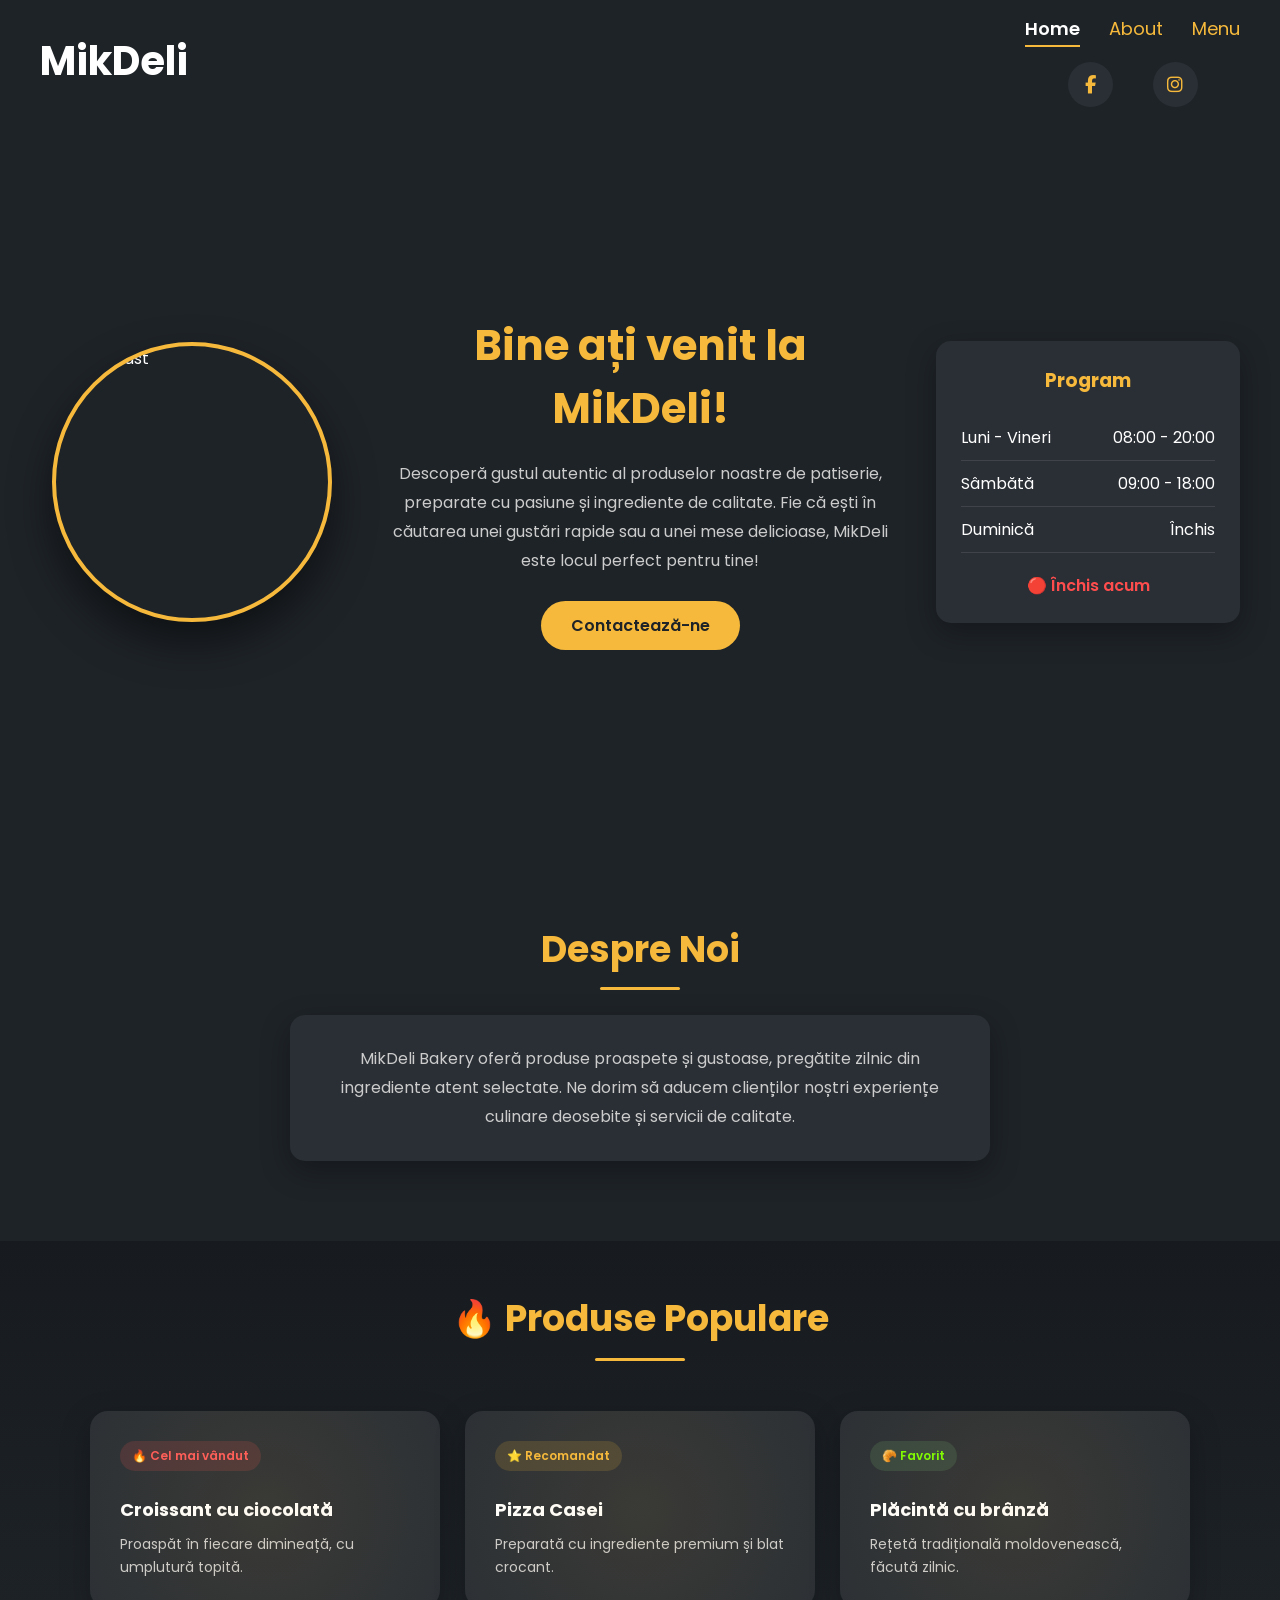
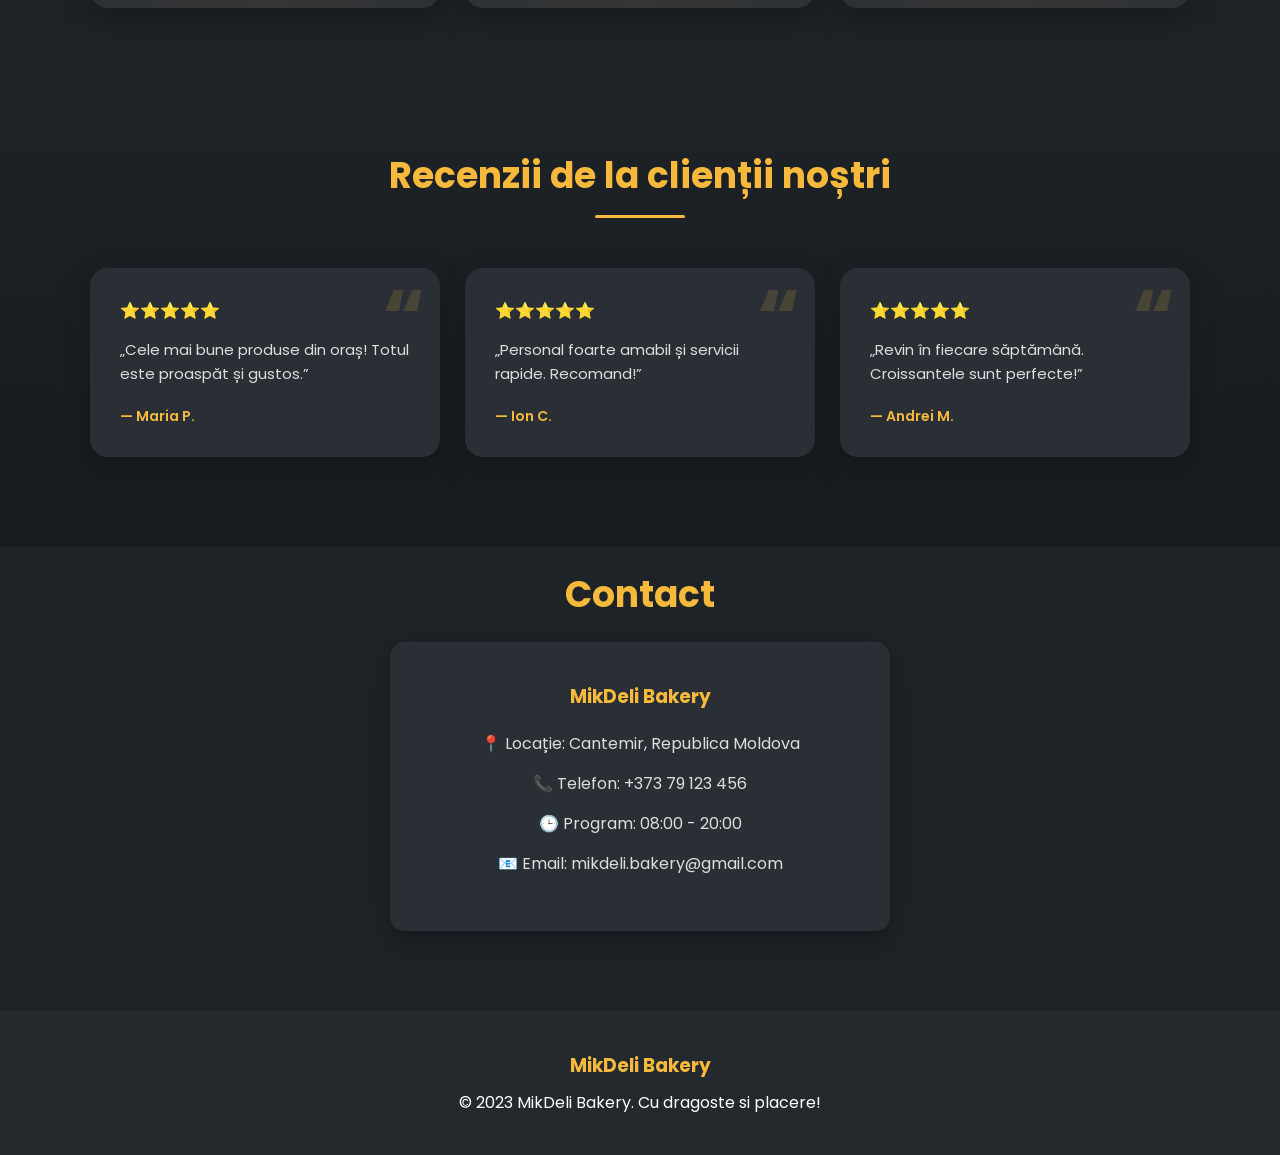
==== index.html @ b8315f11 "Add files via upload" ====
<!DOCTYPE html>
<html lang="en">
<head>
    <meta charset="UTF-8">
    <meta name="viewport" content="width=device-width, initial-scale=1.0">
    <title>MikDeli Lover</title>

    <link rel="stylesheet" href="style.css">

    <link href="https://fonts.googleapis.com/css2?family=Poppins:wght@300;400;600;700&display=swap" rel="stylesheet">
    <link rel="stylesheet" href="https://cdnjs.cloudflare.com/ajax/libs/font-awesome/6.5.0/css/all.min.css">
</head>
<body>

<header>
    <div class="logo" id="logo">MikDeli</div>

    <button class="menu-toggle" type="button" aria-label="Deschide meniul de navigare" aria-expanded="false" aria-controls="primary-navigation">
        <i class="fa-solid fa-bars" aria-hidden="true"></i>
    </button>

    <nav id="primary-navigation">
    <a href="#home">Home</a>
    <a href="#about">About</a>
    <a href="menu.html">Menu</a>

    <div class="social-icons">

        <a href="https://www.facebook.com/valeriu.dari.5" class="social facebook" target="_blank">
            <i class="fab fa-facebook-f"></i>
        </a>

        <a href="https://www.instagram.com/val3rush/" class="social instagram" target="_blank">
            <i class="fab fa-instagram"></i>
        </a>

        

    </div>
</nav>
</header>

<section class="hero" id="home">

    <div class="hero-image">
        <img src="https://images.unsplash.com/photo-1551218808-94e220e084d2" alt="Breakfast">
    </div>

    <div class="hero-content">
        <h1>Bine ați venit la MikDeli!</h1>

        <p>
            Descoperă gustul autentic al produselor noastre de patiserie,
            preparate cu pasiune și ingrediente de calitate.
            Fie că ești în căutarea unei gustări rapide sau a unei mese
            delicioase, MikDeli este locul perfect pentru tine!
        </p>

        <a class="btn" href="#contact">Contactează-ne</a>
    </div>

    <div class="schedule-box">
        <h3>Program</h3>

        <div class="day">
            <span>Luni - Vineri</span>
            <span>08:00 - 20:00</span>
        </div>

        <div class="day">
            <span>Sâmbătă</span>
            <span>09:00 - 18:00</span>
        </div>

        <div class="day">
            <span>Duminică</span>
            <span>Închis</span>
        </div>

        <div class="status" id="status">
            🟢 Deschis acum
        </div>
    </div>

</section>

<section class="about" id="about">
    <h2>Despre Noi</h2>

    <div class="about-content">
        <p>
            MikDeli Bakery oferă produse proaspete și gustoase,
            pregătite zilnic din ingrediente atent selectate.
            Ne dorim să aducem clienților noștri experiențe culinare
            deosebite și servicii de calitate.
        </p>
    </div>
</section>


<section class="popular" id="popular">

    <h2>🔥 Produse Populare</h2>

    <div class="popular-grid">

        <div class="popular-card">
            <div class="badge hot">🔥 Cel mai vândut</div>
            <h3>Croissant cu ciocolată</h3>
            <p>Proaspăt în fiecare dimineață, cu umplutură topită.</p>
        </div>

        <div class="popular-card">
            <div class="badge star">⭐ Recomandat</div>
            <h3>Pizza Casei</h3>
            <p>Preparată cu ingrediente premium și blat crocant.</p>
        </div>

        <div class="popular-card">
            <div class="badge love">🥐 Favorit</div>
            <h3>Plăcintă cu brânză</h3>
            <p>Rețetă tradițională moldovenească, făcută zilnic.</p>
        </div>

    </div>

</section>

<section class="reviews" id="reviews">

    <h2>Recenzii de la clienții noștri</h2>

    <div class="reviews-grid">

        <div class="review">
            <div class="stars">⭐⭐⭐⭐⭐</div>
            <p>„Cele mai bune produse din oraș! Totul este proaspăt și gustos.”</p>
            <div class="user">— Maria P.</div>
        </div>

        <div class="review">
            <div class="stars">⭐⭐⭐⭐⭐</div>
            <p>„Personal foarte amabil și servicii rapide. Recomand!”</p>
            <div class="user">— Ion C.</div>
        </div>

        <div class="review">
            <div class="stars">⭐⭐⭐⭐⭐</div>
            <p>„Revin în fiecare săptămână. Croissantele sunt perfecte!”</p>
            <div class="user">— Andrei M.</div>
        </div>

    </div>

</section>

<!-- CONTACT -->
<section id="contact" class="contact">
    <div class="container">
        <h2>Contact</h2>
        <div class="contact-wrapper">
            <div class="contact-info">
                <h3>MikDeli Bakery</h3>
                <p>📍 Locație: Cantemir, Republica Moldova</p>
                <p>📞 Telefon: +373 79 123 456</p>
                <p>🕒 Program: 08:00 - 20:00</p>
                <p>📧 Email: mikdeli.bakery@gmail.com</p>
            </div>
        </div>
    </div>
</section>

<footer>
    <h3>MikDeli Bakery</h3>

    <p>© 2023 MikDeli Bakery. Cu dragoste si placere!</p>
</footer>

<script src="script.js"></script>

</body>
</html>
---- style.css ----
*{
    margin:0;
    padding:0;
    box-sizing:border-box;
    font-family:'Poppins',sans-serif;
}

html, body{
    overflow-x:hidden;
}

body{
    background:#1e2328;
    color:#fff;
    overflow-x:hidden;
}

a{
    text-decoration:none;
    color:#f6b93b;  
}

/* Header */

header{
    padding:15px 40px;
    display:flex;
    justify-content:space-between;
    align-items:center;
}

.logo{
    font-weight:700;
    font-size:40px; 
}

nav a{
    margin-left:25px;
    font-size:18px;
}

.menu-toggle{
    display:none;
    border:0;
    background:#2a2f35;
    color:#f6b93b;
    width:46px;
    height:46px;
    border-radius:12px;
    font-size:20px;
    cursor:pointer;
    transition:.3s ease;
}

.menu-toggle:hover,
.menu-toggle:focus-visible{
    background:#343a42;
    transform:translateY(-2px);
    outline:2px solid #f6b93b;
    outline-offset:3px;
}

/* Hero */

.hero{
    padding:60px 40px;
    display:grid;
    grid-template-columns:0.8fr 1.4fr 0.8fr;
    align-items:center;
    gap:30px;
    min-height:80vh;
}

.hero-image{
    display:flex;
    justify-content:center;
    align-items:center;
}

.hero-image img{
    width:280px;
    height:280px;
    border-radius:50%;
    object-fit:cover;
    border:4px solid #f6b93b;
    box-shadow:0 20px 40px rgba(0,0,0,.5);
}

.hero-content{
    text-align:center;
    padding:0 10px;
}

.hero-content h1{
    font-size:42px;
    color:#f6b93b;
    margin-bottom:20px;
}

.hero-content p{
    color:#ccc;
    line-height:1.8;
    margin-bottom:25px;
}

.hero-content .btn{
    display:inline-block;
    padding:12px 30px;
    background:#f6b93b;
    color:#1e2328;
    border-radius:30px;
    font-weight:600;
    transition:.3s;
}

.schedule-box{
    background:#2a2f35;
    padding:25px;
    border-radius:15px;
    box-shadow:0 10px 30px rgba(0,0,0,.3);
}

.schedule-box h3{
    text-align:center;
    color:#f6b93b;
    margin-bottom:20px;
}

.day{
    display:flex;
    justify-content:space-between;
    padding:10px 0;
    border-bottom:1px solid rgba(255,255,255,.1);
}

.status{
    margin-top:20px;
    text-align:center;
    font-weight:600;
    color:#7CFC00;
}

.status.open{
    color:#7CFC00;
}

.status.closed{
    color:#ff4d4d;
}

.about{
    padding:80px 20px;
    display:flex;
    justify-content:center;
    align-items:center;
    flex-direction:column;
    text-align:center;
}

.about h2{
    color:#f6b93b;
    font-size:36px;
    margin-bottom:25px;
    position:relative;
}

/* linie decorativă sub titlu */
.about h2::after{
    content:"";
    width:80px;
    height:3px;
    background:#f6b93b;
    display:block;
    margin:10px auto 0;
    border-radius:5px;
}

.about-content{
    max-width:700px;
    background:#2a2f35;
    padding:30px 35px;
    border-radius:15px;
    box-shadow:0 10px 30px rgba(0,0,0,.3);
    transition:.3s;
}

.about-content:hover{
    transform:translateY(-5px);
    box-shadow:0 15px 40px rgba(0,0,0,.5);
}

.about-content p{
    color:#ccc;
    font-size:16px;
    line-height:1.8;
}

.social-icons{
    display:flex;
    justify-content:center;
    gap:15px;
    margin-top:20px;
}

.social{
    width:45px;
    height:45px;
    display:flex;
    justify-content:center;
    align-items:center;
    border-radius:50%;
    background:#2a2f35;
    color:#f6b93b;
    font-size:18px;
    transition:all .3s ease;
    position:relative;
    overflow:hidden;
}

/* efect de “flash” alb/negru */
.social::before{
    content:"";
    position:absolute;
    width:100%;
    height:100%;
    background:#fff;
    top:0;
    left:-100%;
    transition:.3s;
    z-index:0;
}

/* iconița peste efect */
.social i{
    position:relative;
    z-index:1;
}

/* hover animation */
.social:hover::before{
    left:0;
}

.social:hover{
    color:#000;
    transform:translateY(-4px) scale(1.05);
    box-shadow:0 10px 25px rgba(0,0,0,.4);
}
/* Menu */

.menu{
    padding:40px 80px;
}

.menu h2{
    text-align:center;
    margin-bottom:40px;
    font-size:28px;
    color:#f6b93b;
}

.menu-grid{
    display:grid;
    grid-template-columns:repeat(auto-fit, minmax(280px, 1fr));
    gap:25px;
}

.card{
    background:#2a2f35;
    padding:20px;
    border-radius:12px;
}

.card img{
    width:100%;
    height:220px;
    object-fit:cover;
    border-radius:10px;
    margin-bottom:15px;
}

.card h3{
    font-size:16px;
    margin-bottom:10px;
}

.card p{
    font-size:13px;
    color:#bbb;
    margin-bottom:10px;
}

.price{
    color:#f6b93b;
    font-weight:600;
}

.popular{
    padding:50px 20px;
    text-align:center;
    background:linear-gradient(180deg, #171b20, #1e2328);
}

.popular h2{
    color:#f6b93b;
    font-size:36px;
    margin-bottom:50px;
    position:relative;
}

/* linie decorativă */
.popular h2::after{
    content:"";
    width:90px;
    height:3px;
    background:#f6b93b;
    display:block;
    margin:12px auto 0;
    border-radius:10px;
}

.popular-grid{
    display:grid;
    grid-template-columns:repeat(auto-fit,minmax(260px,1fr));
    gap:25px;
    max-width:1100px;
    margin:auto;
}

/* CARD */
.popular-card{
    background:#2a2f35;
    padding:30px;
    border-radius:18px;
    text-align:left;
    transition:.3s;
    box-shadow:0 10px 30px rgba(0,0,0,.25);
    position:relative;
    overflow:hidden;
}

.popular-card:hover{
    transform:translateY(-10px) scale(1.02);
    box-shadow:0 20px 50px rgba(0,0,0,.4);
}

/* TITLU */
.popular-card h3{
    color:#fff;
    margin:15px 0 10px;
    font-size:18px;
}

/* TEXT */
.popular-card p{
    color:#ccc;
    font-size:14px;
    line-height:1.6;
}

/* BADGES */
.badge{
    display:inline-block;
    padding:6px 12px;
    border-radius:20px;
    font-size:12px;
    font-weight:600;
    margin-bottom:10px;
}

.badge.hot{
    background:rgba(255, 80, 80, 0.15);
    color:#ff5a5a;
}

.badge.star{
    background:rgba(246,185,59,0.15);
    color:#f6b93b;
}

.badge.love{
    background:rgba(120, 200, 120, 0.15);
    color:#7CFC00;
}

/* efect glow subtil */
.popular-card::before{
    content:"";
    position:absolute;
    top:-50%;
    left:-50%;
    width:200%;
    height:200%;
    background:radial-gradient(circle, rgba(246,185,59,0.08), transparent 60%);
    transform:rotate(25deg);
}

.reviews{
    padding:90px 20px;
    text-align:center;
    background:linear-gradient(180deg, #1e2328, #171b20);
}

.reviews h2{
    color:#f6b93b;
    font-size:36px;
    margin-bottom:50px;
    position:relative;
}

/* linie decorativă */
.reviews h2::after{
    content:"";
    width:90px;
    height:3px;
    background:#f6b93b;
    display:block;
    margin:12px auto 0;
    border-radius:10px;
}

.reviews-grid{
    display:grid;
    grid-template-columns:repeat(auto-fit,minmax(280px,1fr));
    gap:25px;
    max-width:1100px;
    margin:auto;
}

/* CARD MODERN */
.review{
    background:#2a2f35;
    padding:30px;
    border-radius:18px;
    text-align:left;
    position:relative;
    transition:.3s;
    box-shadow:0 10px 30px rgba(0,0,0,.25);
    overflow:hidden;
}

/* efect hover elegant */
.review:hover{
    transform:translateY(-10px);
    box-shadow:0 20px 50px rgba(0,0,0,.4);
}

/* ghilimele decorative */
.review::before{
    content:"“";
    font-size:80px;
    position:absolute;
    top:-10px;
    right:15px;
    color:rgba(246,185,59,.15);
    font-weight:bold;
}

/* stele */
.stars{
    color:#f6b93b;
    font-size:16px;
    margin-bottom:15px;
}

/* text */
.review p{
    color:#ddd;
    font-size:15px;
    line-height:1.6;
    margin-bottom:20px;
}

/* user */
.user{
    color:#f6b93b;
    font-weight:600;
    font-size:14px;
}

/* =========================
   CONTACT (FOOD & DRINKS)
========================= */

.contact{
    padding:20px 10px;
}

.contact h2{
    text-align:center;
    color:#f6b93b;
    margin-bottom:20px;
    font-size:36px;
}

.contact-wrapper{
    display:flex;
    justify-content:center;
}

.contact-info{
    background:#2a2f35;
    padding:40px;
    border-radius:15px;
    width:100%;
    max-width:500px;
    text-align:center;
    box-shadow:0 10px 30px rgba(0,0,0,.3);
    transition:.3s;
}

.contact-info:hover{
    transform:translateY(-5px);
}

.contact-info h3{
    color:#f6b93b;
    margin-bottom:20px;
}

.contact-info p{
    margin:15px 0;
    color:#ddd;
}

nav a.active{
    color:white;
    font-weight:600;
    border-bottom:2px solid #f6b93b;
    padding-bottom:4px;
}

/* Footer */

footer{
    background:#24292e;
    padding:40px 20px;
    text-align:center;
    margin-top:60px;
}

footer h3{
    color:#f6b93b;
    margin-bottom:10px;
}

footer nav a{
    margin:0 10px;
    font-size:13px;
    color:#ccc;
}

.hidden{
    opacity:0;
    transform:translateY(50px);
    transition:all .8s ease;
}

.show{
    opacity:1;
    transform:translateY(0);
}

/* Responsive */

@media (max-width: 768px){

    header{
        display:flex;
        flex-direction:row;
        align-items: center;
        justify-content:space-between;
        text-align:left;
        padding:15px 20px;
        gap:0;
        position:relative;
        z-index:10;
    }

    .logo{
        font-size: 30px;
        width:auto;
        text-align:left;
    }

    .menu-toggle{
        display:inline-flex;
        justify-content:center;
        align-items:center;
    }

    nav{
        position:absolute;
        top:calc(100% + 2px);
        left:12px;
        right:12px;
        display:flex;
        flex-direction:column;
        flex-wrap:nowrap;
        justify-content:flex-start;
        align-items:stretch;
        gap:2px;
        width:auto;
        max-height:0;
        padding:0 14px;
        overflow:hidden;
        border-radius:15px;
        background:#2a2f35;
        box-shadow:0 10px 30px rgba(0,0,0,.35);
        opacity:0;
        pointer-events:none;
        transform:translateY(-8px);
        transition:max-height .3s ease, padding .3s ease, opacity .3s ease, transform .3s ease;
    }

    nav.open{
        max-height:420px;
        padding:12px 14px 16px;
        opacity:1;
        pointer-events:auto;
        transform:translateY(0);
    }

    nav > a{
        display:block;
        margin:0;
        padding:11px 8px;
        font-size:17px;
        text-align:center;
    }

    nav a.active{
        padding-bottom:9px;
    }

    .social-icons{
        width:100%;
        display:flex;
        justify-content:center;
        gap:15px;
        margin:8px 0 0;
        padding-top:10px;
        border-top:1px solid rgba(255,255,255,.1);
    }

    .social{
        width:44px;
        height:44px;
    }

    /* HERO fix */
    .hero{
        grid-template-columns: 1fr;
        text-align: center;
        padding: 40px 15px;
    }

    .hero-content{
        padding: 0;
    }

    .hero-image{
        margin-bottom: 20px;
    }

    .hero-content h1{
        font-size: 28px;
    }

    .hero-content p{
        font-size: 14px;
        padding: 0 10px;
    }

    .hero-image img{
        width: 200px;
        height: 200px;
    }

    .menu{
    padding:30px 15px;
}

.menu-grid{
    grid-template-columns:1fr;
}

.card{
    max-width:350px;
    width:100%;
    margin:0 auto;
}

.card img{
    height:220px;
}
    
}
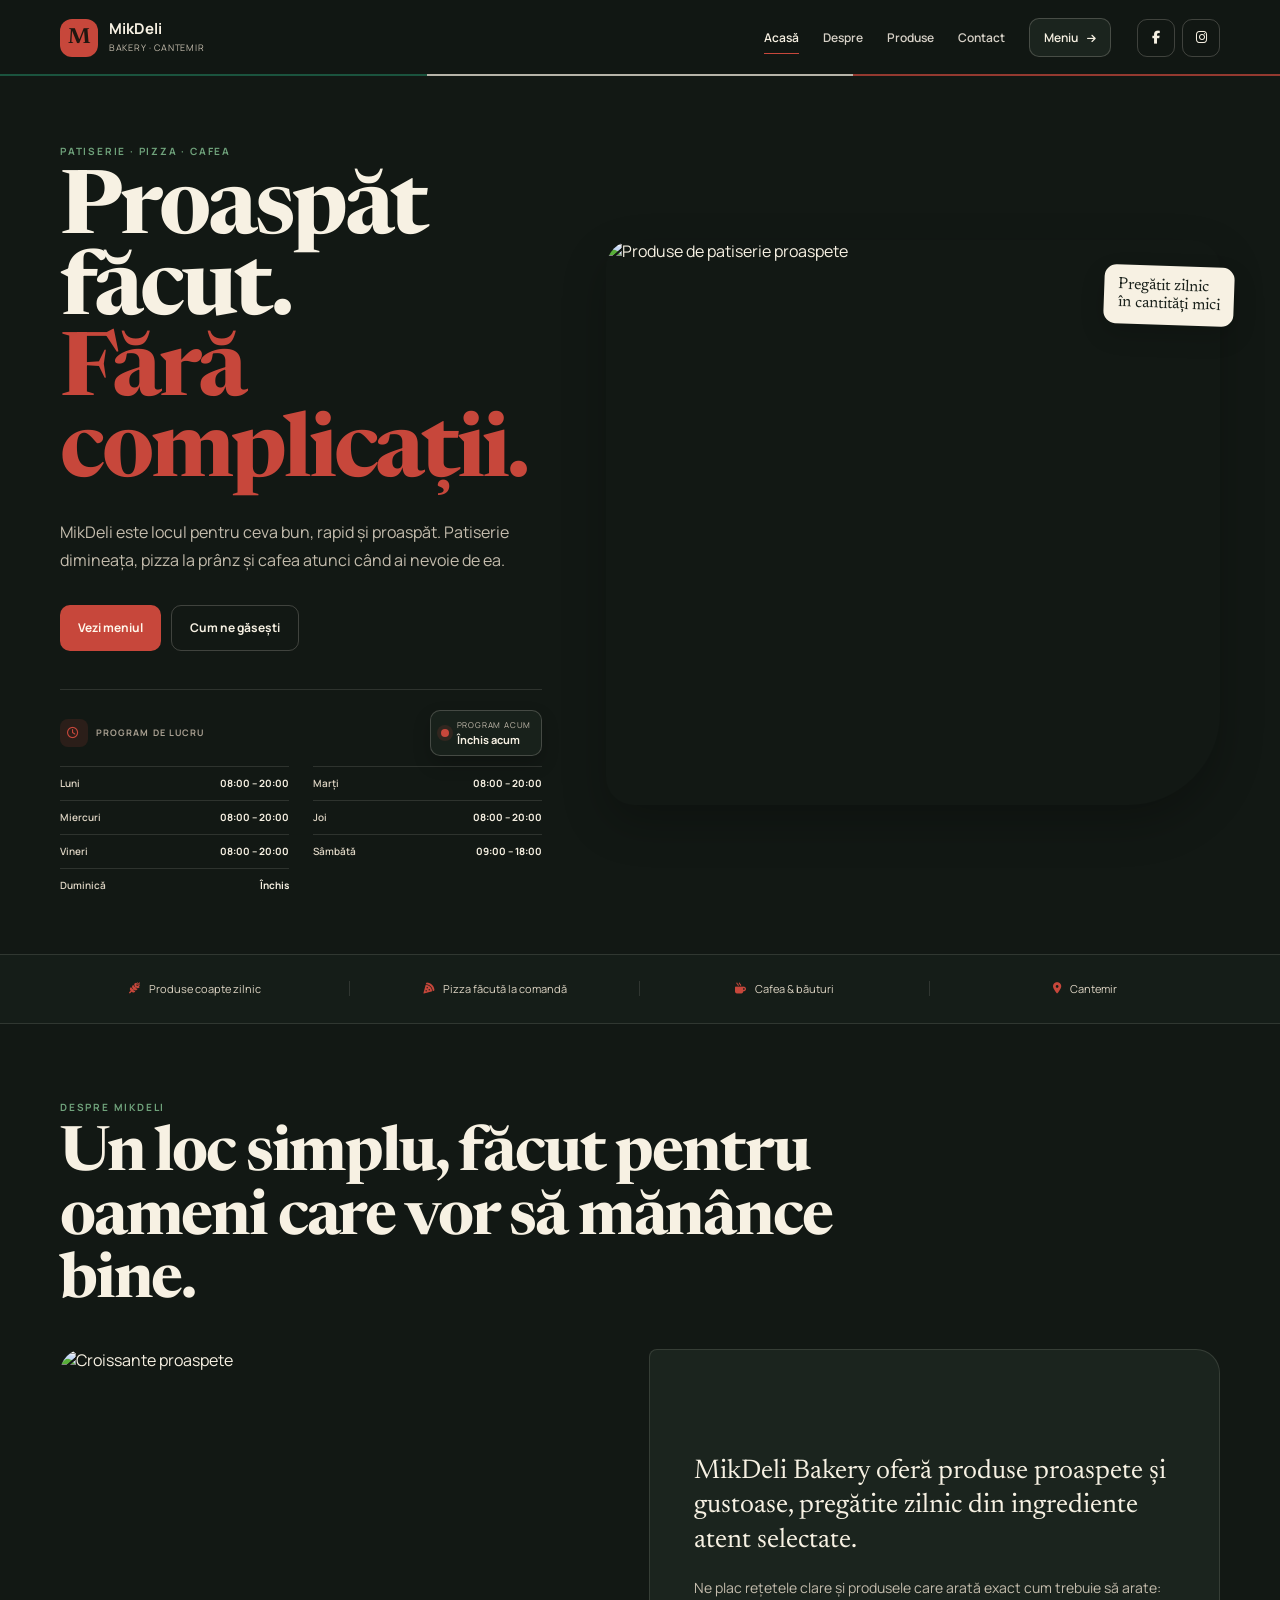
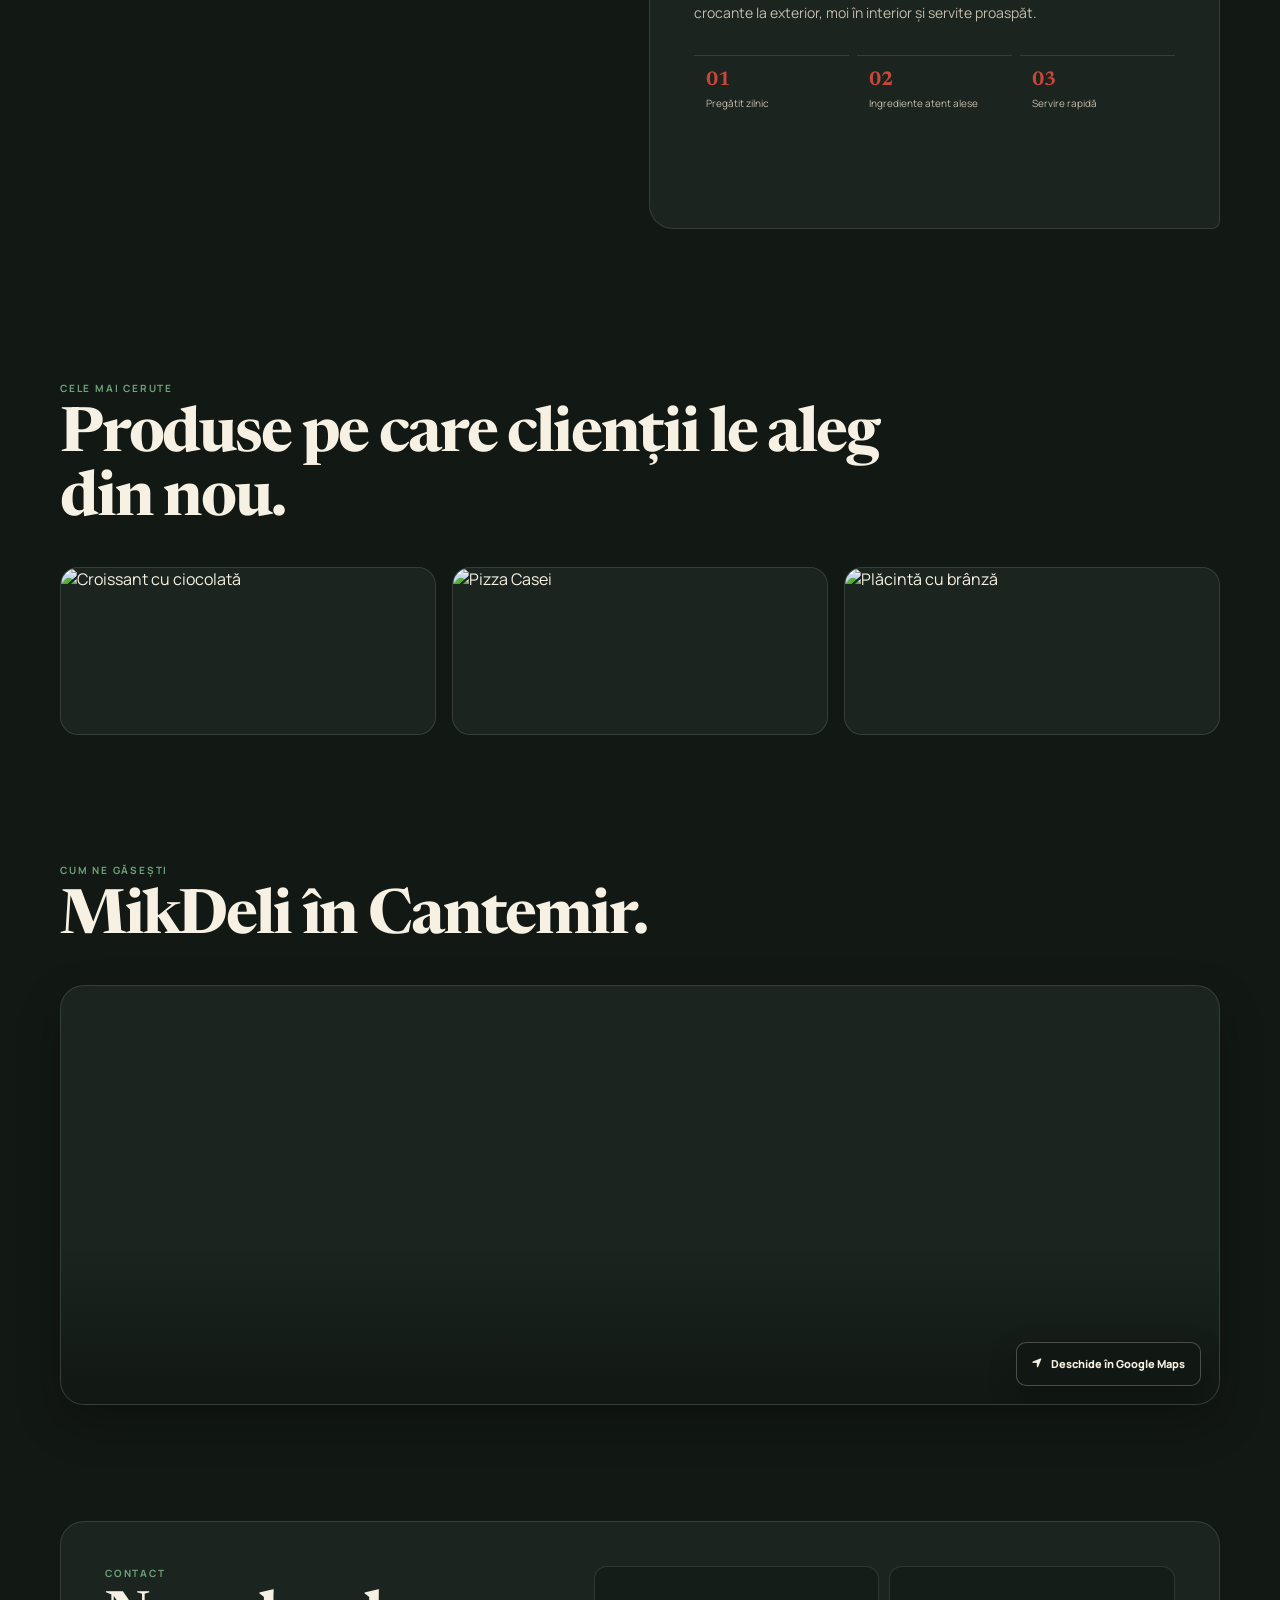
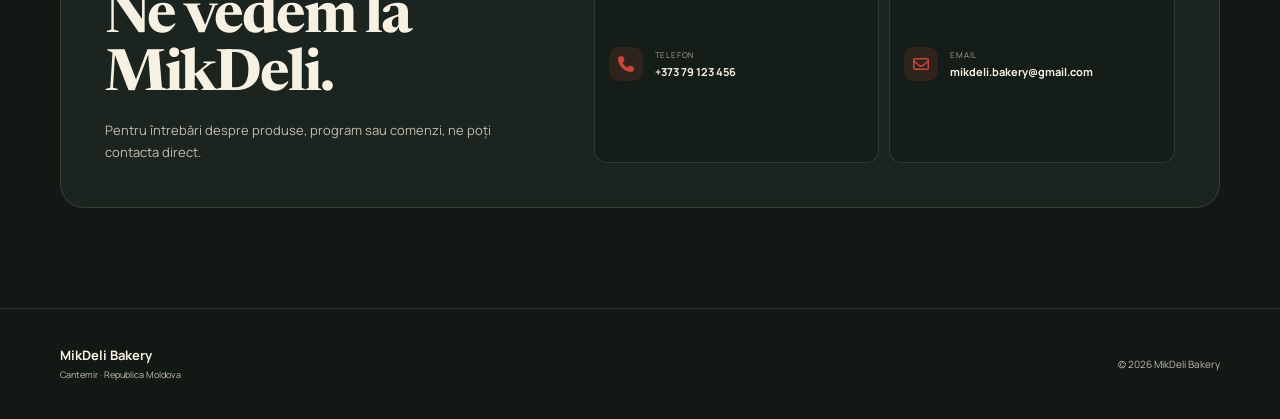
==== commit 7531898d: "Add files via upload" ====
--- a/index.html
+++ b/index.html
@@ -1,182 +1,200 @@
-<!DOCTYPE html>
-<html lang="en">
-<head>
-    <meta charset="UTF-8">
-    <meta name="viewport" content="width=device-width, initial-scale=1.0">
-    <title>MikDeli Lover</title>
-
-    <link rel="stylesheet" href="style.css">
-
-    <link href="https://fonts.googleapis.com/css2?family=Poppins:wght@300;400;600;700&display=swap" rel="stylesheet">
-    <link rel="stylesheet" href="https://cdnjs.cloudflare.com/ajax/libs/font-awesome/6.5.0/css/all.min.css">
-</head>
-<body>
-
-<header>
-    <div class="logo" id="logo">MikDeli</div>
-
-    <button class="menu-toggle" type="button" aria-label="Deschide meniul de navigare" aria-expanded="false" aria-controls="primary-navigation">
-        <i class="fa-solid fa-bars" aria-hidden="true"></i>
+<!DOCTYPE html>
+<html lang="ro">
+<head>
+    <meta charset="UTF-8">
+    <meta name="viewport" content="width=device-width, initial-scale=1.0">
+    <meta name="theme-color" content="#121814">
+    <meta name="description" content="MikDeli Bakery — patiserie, pizza, gustări și băuturi în Cantemir.">
+    <title>MikDeli Bakery</title>
+
+    <link rel="preconnect" href="https://fonts.googleapis.com">
+    <link rel="preconnect" href="https://fonts.gstatic.com" crossorigin>
+    <link href="https://fonts.googleapis.com/css2?family=Manrope:wght@400;500;600;700&family=Newsreader:opsz,wght@6..72,600;6..72,700&display=swap" rel="stylesheet">
+    <link rel="stylesheet" href="https://cdnjs.cloudflare.com/ajax/libs/font-awesome/6.5.0/css/all.min.css">
+    <link rel="stylesheet" href="style.css">
+</head>
+<body>
+<header class="site-header" id="top">
+    <a class="brand" href="#home" aria-label="MikDeli Bakery">
+        <span class="brand-badge">M</span>
+        <span class="brand-text"><strong>MikDeli</strong><small>Bakery · Cantemir</small></span>
+    </a>
+
+    <button class="menu-toggle" type="button" aria-label="Deschide meniul" aria-expanded="false" aria-controls="primary-navigation">
+        <span></span><span></span>
     </button>
 
-    <nav id="primary-navigation">
-    <a href="#home">Home</a>
-    <a href="#about">About</a>
-    <a href="menu.html">Menu</a>
-
-    <div class="social-icons">
-
-        <a href="https://www.facebook.com/valeriu.dari.5" class="social facebook" target="_blank">
-            <i class="fab fa-facebook-f"></i>
-        </a>
-
-        <a href="https://www.instagram.com/val3rush/" class="social instagram" target="_blank">
-            <i class="fab fa-instagram"></i>
-        </a>
-
-        
-
-    </div>
-</nav>
-</header>
-
-<section class="hero" id="home">
-
-    <div class="hero-image">
-        <img src="https://images.unsplash.com/photo-1551218808-94e220e084d2" alt="Breakfast">
-    </div>
-
-    <div class="hero-content">
-        <h1>Bine ați venit la MikDeli!</h1>
-
-        <p>
-            Descoperă gustul autentic al produselor noastre de patiserie,
-            preparate cu pasiune și ingrediente de calitate.
-            Fie că ești în căutarea unei gustări rapide sau a unei mese
-            delicioase, MikDeli este locul perfect pentru tine!
-        </p>
-
-        <a class="btn" href="#contact">Contactează-ne</a>
-    </div>
-
-    <div class="schedule-box">
-        <h3>Program</h3>
-
-        <div class="day">
-            <span>Luni - Vineri</span>
-            <span>08:00 - 20:00</span>
-        </div>
-
-        <div class="day">
-            <span>Sâmbătă</span>
-            <span>09:00 - 18:00</span>
-        </div>
-
-        <div class="day">
-            <span>Duminică</span>
-            <span>Închis</span>
-        </div>
-
-        <div class="status" id="status">
-            🟢 Deschis acum
-        </div>
-    </div>
-
-</section>
-
-<section class="about" id="about">
-    <h2>Despre Noi</h2>
-
-    <div class="about-content">
-        <p>
-            MikDeli Bakery oferă produse proaspete și gustoase,
-            pregătite zilnic din ingrediente atent selectate.
-            Ne dorim să aducem clienților noștri experiențe culinare
-            deosebite și servicii de calitate.
-        </p>
-    </div>
-</section>
-
-
-<section class="popular" id="popular">
-
-    <h2>🔥 Produse Populare</h2>
-
-    <div class="popular-grid">
-
-        <div class="popular-card">
-            <div class="badge hot">🔥 Cel mai vândut</div>
-            <h3>Croissant cu ciocolată</h3>
-            <p>Proaspăt în fiecare dimineață, cu umplutură topită.</p>
-        </div>
-
-        <div class="popular-card">
-            <div class="badge star">⭐ Recomandat</div>
-            <h3>Pizza Casei</h3>
-            <p>Preparată cu ingrediente premium și blat crocant.</p>
-        </div>
-
-        <div class="popular-card">
-            <div class="badge love">🥐 Favorit</div>
-            <h3>Plăcintă cu brânză</h3>
-            <p>Rețetă tradițională moldovenească, făcută zilnic.</p>
-        </div>
-
-    </div>
-
-</section>
-
-<section class="reviews" id="reviews">
-
-    <h2>Recenzii de la clienții noștri</h2>
-
-    <div class="reviews-grid">
-
-        <div class="review">
-            <div class="stars">⭐⭐⭐⭐⭐</div>
-            <p>„Cele mai bune produse din oraș! Totul este proaspăt și gustos.”</p>
-            <div class="user">— Maria P.</div>
-        </div>
-
-        <div class="review">
-            <div class="stars">⭐⭐⭐⭐⭐</div>
-            <p>„Personal foarte amabil și servicii rapide. Recomand!”</p>
-            <div class="user">— Ion C.</div>
-        </div>
-
-        <div class="review">
-            <div class="stars">⭐⭐⭐⭐⭐</div>
-            <p>„Revin în fiecare săptămână. Croissantele sunt perfecte!”</p>
-            <div class="user">— Andrei M.</div>
-        </div>
-
-    </div>
-
-</section>
-
-<!-- CONTACT -->
-<section id="contact" class="contact">
-    <div class="container">
-        <h2>Contact</h2>
-        <div class="contact-wrapper">
-            <div class="contact-info">
-                <h3>MikDeli Bakery</h3>
-                <p>📍 Locație: Cantemir, Republica Moldova</p>
-                <p>📞 Telefon: +373 79 123 456</p>
-                <p>🕒 Program: 08:00 - 20:00</p>
-                <p>📧 Email: mikdeli.bakery@gmail.com</p>
-            </div>
-        </div>
-    </div>
-</section>
-
-<footer>
-    <h3>MikDeli Bakery</h3>
-
-    <p>© 2023 MikDeli Bakery. Cu dragoste si placere!</p>
-</footer>
-
-<script src="script.js"></script>
-
-</body>
+    <nav id="primary-navigation" aria-label="Navigare principală">
+        <a href="#home">Acasă</a>
+        <a href="#about">Despre</a>
+        <a href="#popular">Produse</a>
+        <a href="#contact">Contact</a>
+        <a class="menu-link" href="menu.html">Meniu <i class="fa-solid fa-arrow-right"></i></a>
+        <div class="nav-socials" aria-label="Rețele sociale">
+            <a href="https://www.facebook.com/valeriu.dari.5" target="_blank" rel="noopener noreferrer" aria-label="Facebook"><i class="fa-brands fa-facebook-f"></i></a>
+            <a href="https://www.instagram.com/val3rush/" target="_blank" rel="noopener noreferrer" aria-label="Instagram"><i class="fa-brands fa-instagram"></i></a>
+        </div>
+    </nav>
+</header>
+
+<main>
+    <section class="hero shell" id="home">
+        <div class="hero-copy reveal">
+            <p class="overline">Patiserie · pizza · cafea</p>
+            <h1>Proaspăt făcut.<br><span>Fără complicații.</span></h1>
+            <p class="hero-lead">MikDeli este locul pentru ceva bun, rapid și proaspăt. Patiserie dimineața, pizza la prânz și cafea atunci când ai nevoie de ea.</p>
+
+            <div class="hero-actions">
+                <a class="button button-primary" href="menu.html">Vezi meniul</a>
+                <a class="button button-secondary" href="#location">Cum ne găsești</a>
+            </div>
+
+            <section class="hero-schedule" aria-labelledby="program-title">
+                <div class="hero-schedule-top">
+                    <div class="hero-schedule-heading">
+                        <i class="fa-regular fa-clock" aria-hidden="true"></i>
+                        <span id="program-title">Program de lucru</span>
+                    </div>
+                    <div class="hero-status" id="status-card" role="status" aria-live="polite">
+                        <span class="status-dot"></span>
+                        <div><small>Program acum</small><strong id="status">Se verifică…</strong></div>
+                    </div>
+                </div>
+                <div class="hero-schedule-list">
+                    <div><b>Luni</b><strong>08:00 – 20:00</strong></div>
+                    <div><b>Marți</b><strong>08:00 – 20:00</strong></div>
+                    <div><b>Miercuri</b><strong>08:00 – 20:00</strong></div>
+                    <div><b>Joi</b><strong>08:00 – 20:00</strong></div>
+                    <div><b>Vineri</b><strong>08:00 – 20:00</strong></div>
+                    <div><b>Sâmbătă</b><strong>09:00 – 18:00</strong></div>
+                    <div><b>Duminică</b><strong>Închis</strong></div>
+                </div>
+            </section>
+        </div>
+
+        <div class="hero-media reveal delay-1">
+            <img class="hero-main-photo" src="https://images.unsplash.com/photo-1509440159596-0249088772ff?auto=format&fit=crop&w=1200&q=86" alt="Produse de patiserie proaspete">
+            <div class="hero-note">Pregătit zilnic<br>în cantități mici</div>
+        </div>
+    </section>
+
+    <section class="quick-strip" aria-label="Informații MikDeli">
+        <div class="shell quick-strip-inner">
+            <span><i class="fa-solid fa-wheat-awn"></i> Produse coapte zilnic</span>
+            <span><i class="fa-solid fa-pizza-slice"></i> Pizza făcută la comandă</span>
+            <span><i class="fa-solid fa-mug-hot"></i> Cafea & băuturi</span>
+            <span><i class="fa-solid fa-location-dot"></i> Cantemir</span>
+        </div>
+    </section>
+
+    <section class="about shell section" id="about">
+        <div class="section-title reveal">
+            <p class="overline">Despre MikDeli</p>
+            <h2>Un loc simplu, făcut pentru oameni care vor să mănânce bine.</h2>
+        </div>
+
+        <div class="about-grid">
+            <div class="about-photo reveal">
+                <img src="https://images.unsplash.com/photo-1555507036-ab1f4038808a?auto=format&fit=crop&w=1000&q=84" alt="Croissante proaspete" loading="lazy">
+            </div>
+
+            <div class="about-copy reveal delay-1">
+                <p class="about-lead">MikDeli Bakery oferă produse proaspete și gustoase, pregătite zilnic din ingrediente atent selectate.</p>
+                <p>Ne plac rețetele clare și produsele care arată exact cum trebuie să arate: crocante la exterior, moi în interior și servite proaspăt.</p>
+
+                <div class="about-points">
+                    <div><strong>01</strong><span>Pregătit zilnic</span></div>
+                    <div><strong>02</strong><span>Ingrediente atent alese</span></div>
+                    <div><strong>03</strong><span>Servire rapidă</span></div>
+                </div>
+            </div>
+        </div>
+    </section>
+
+    <section class="popular shell section" id="popular">
+        <div class="section-title reveal">
+            <p class="overline">Cele mai cerute</p>
+            <h2>Produse pe care clienții le aleg din nou.</h2>
+        </div>
+
+        <div class="products-grid">
+            <article class="product-card reveal">
+                <a class="product-image" href="menu.html#patiserie">
+                    <img src="https://images.unsplash.com/photo-1555507036-ab1f4038808a?auto=format&fit=crop&w=900&q=84" alt="Croissant cu ciocolată" loading="lazy">
+                </a>
+                <div class="product-card-body">
+                    <div class="product-top"><span>Cel mai vândut</span><strong>14 lei</strong></div>
+                    <h3>Croissant cu ciocolată</h3>
+                    <p>Aluat pufos, copt dimineața, cu umplutură fină de ciocolată.</p>
+                </div>
+            </article>
+
+            <article class="product-card reveal delay-1">
+                <a class="product-image" href="menu.html#pizza">
+                    <img src="https://images.unsplash.com/photo-1513104890138-7c749659a591?auto=format&fit=crop&w=900&q=84" alt="Pizza Casei" loading="lazy">
+                </a>
+                <div class="product-card-body">
+                    <div class="product-top"><span>Recomandarea casei</span><strong>85 lei</strong></div>
+                    <h3>Pizza Casei</h3>
+                    <p>Blat rumenit, mozzarella și combinația MikDeli de ingrediente proaspete.</p>
+                </div>
+            </article>
+
+            <article class="product-card reveal delay-2">
+                <a class="product-image" href="menu.html#gustari">
+                    <img src="https://images.unsplash.com/photo-1601050690597-df0568f70950?auto=format&fit=crop&w=900&q=84" alt="Plăcintă cu brânză" loading="lazy">
+                </a>
+                <div class="product-card-body">
+                    <div class="product-top"><span>Favorit local</span><strong>18 lei</strong></div>
+                    <h3>Plăcintă cu brânză</h3>
+                    <p>Aluat crocant și umplutură sărată, cremoasă, pregătită zilnic.</p>
+                </div>
+            </article>
+        </div>
+    </section>
+
+    <section class="location shell section" id="location">
+        <div class="section-title reveal">
+            <p class="overline">Cum ne găsești</p>
+            <h2>MikDeli în Cantemir.</h2>
+        </div>
+
+        <div class="map-card reveal">
+            <iframe
+                src="https://www.google.com/maps?q=Cantemir%2C%20Republica%20Moldova&output=embed"
+                title="MikDeli pe Google Maps"
+                loading="lazy"
+                referrerpolicy="no-referrer-when-downgrade"
+                allowfullscreen></iframe>
+            <a class="map-open" href="https://maps.app.goo.gl/bDbfPYidUVvm3pZN8" target="_blank" rel="noopener noreferrer" aria-label="Deschide locația MikDeli în Google Maps">
+                <span><i class="fa-solid fa-location-arrow"></i> Deschide în Google Maps</span>
+            </a>
+        </div>
+    </section>
+
+    <section class="contact shell section" id="contact">
+        <div class="contact-panel reveal">
+            <div class="contact-intro">
+                <p class="overline">Contact</p>
+                <h2>Ne vedem la MikDeli.</h2>
+                <p>Pentru întrebări despre produse, program sau comenzi, ne poți contacta direct.</p>
+            </div>
+
+            <div class="contact-details">
+                <a href="tel:+37379123456"><i class="fa-solid fa-phone"></i><span><small>Telefon</small><strong>+373 79 123 456</strong></span></a>
+                <a href="mailto:mikdeli.bakery@gmail.com"><i class="fa-regular fa-envelope"></i><span><small>Email</small><strong>mikdeli.bakery@gmail.com</strong></span></a>
+            </div>
+        </div>
+    </section>
+</main>
+
+<footer>
+    <div class="shell footer-inner">
+        <div class="footer-brand"><strong>MikDeli Bakery</strong><span>Cantemir · Republica Moldova</span></div>
+        <p>© 2026 MikDeli Bakery</p>
+    </div>
+</footer>
+
+<script src="script.js"></script>
+</body>
 </html>
--- a/style.css
+++ b/style.css
@@ -1,698 +1,1329 @@
-*{
-    margin:0;
-    padding:0;
-    box-sizing:border-box;
-    font-family:'Poppins',sans-serif;
-}
-
-html, body{
-    overflow-x:hidden;
-}
-
-body{
-    background:#1e2328;
-    color:#fff;
-    overflow-x:hidden;
-}
-
-a{
-    text-decoration:none;
-    color:#f6b93b;  
-}
-
-/* Header */
-
-header{
-    padding:15px 40px;
-    display:flex;
-    justify-content:space-between;
-    align-items:center;
-}
-
-.logo{
-    font-weight:700;
-    font-size:40px; 
-}
-
-nav a{
-    margin-left:25px;
-    font-size:18px;
-}
-
-.menu-toggle{
-    display:none;
-    border:0;
-    background:#2a2f35;
-    color:#f6b93b;
-    width:46px;
-    height:46px;
-    border-radius:12px;
-    font-size:20px;
-    cursor:pointer;
-    transition:.3s ease;
-}
-
-.menu-toggle:hover,
-.menu-toggle:focus-visible{
-    background:#343a42;
-    transform:translateY(-2px);
-    outline:2px solid #f6b93b;
-    outline-offset:3px;
-}
-
-/* Hero */
-
-.hero{
-    padding:60px 40px;
-    display:grid;
-    grid-template-columns:0.8fr 1.4fr 0.8fr;
-    align-items:center;
-    gap:30px;
-    min-height:80vh;
-}
-
-.hero-image{
-    display:flex;
-    justify-content:center;
-    align-items:center;
-}
-
-.hero-image img{
-    width:280px;
-    height:280px;
-    border-radius:50%;
-    object-fit:cover;
-    border:4px solid #f6b93b;
-    box-shadow:0 20px 40px rgba(0,0,0,.5);
-}
-
-.hero-content{
-    text-align:center;
-    padding:0 10px;
-}
-
-.hero-content h1{
-    font-size:42px;
-    color:#f6b93b;
-    margin-bottom:20px;
-}
-
-.hero-content p{
-    color:#ccc;
-    line-height:1.8;
-    margin-bottom:25px;
-}
-
-.hero-content .btn{
-    display:inline-block;
-    padding:12px 30px;
-    background:#f6b93b;
-    color:#1e2328;
-    border-radius:30px;
-    font-weight:600;
-    transition:.3s;
-}
-
-.schedule-box{
-    background:#2a2f35;
-    padding:25px;
-    border-radius:15px;
-    box-shadow:0 10px 30px rgba(0,0,0,.3);
-}
-
-.schedule-box h3{
-    text-align:center;
-    color:#f6b93b;
-    margin-bottom:20px;
-}
-
-.day{
-    display:flex;
-    justify-content:space-between;
-    padding:10px 0;
-    border-bottom:1px solid rgba(255,255,255,.1);
-}
-
-.status{
-    margin-top:20px;
-    text-align:center;
-    font-weight:600;
-    color:#7CFC00;
-}
-
-.status.open{
-    color:#7CFC00;
-}
-
-.status.closed{
-    color:#ff4d4d;
-}
-
-.about{
-    padding:80px 20px;
-    display:flex;
-    justify-content:center;
-    align-items:center;
-    flex-direction:column;
-    text-align:center;
-}
-
-.about h2{
-    color:#f6b93b;
-    font-size:36px;
-    margin-bottom:25px;
-    position:relative;
-}
-
-/* linie decorativă sub titlu */
-.about h2::after{
-    content:"";
-    width:80px;
-    height:3px;
-    background:#f6b93b;
-    display:block;
-    margin:10px auto 0;
-    border-radius:5px;
-}
-
-.about-content{
-    max-width:700px;
-    background:#2a2f35;
-    padding:30px 35px;
-    border-radius:15px;
-    box-shadow:0 10px 30px rgba(0,0,0,.3);
-    transition:.3s;
-}
-
-.about-content:hover{
-    transform:translateY(-5px);
-    box-shadow:0 15px 40px rgba(0,0,0,.5);
-}
-
-.about-content p{
-    color:#ccc;
-    font-size:16px;
-    line-height:1.8;
-}
-
-.social-icons{
-    display:flex;
-    justify-content:center;
-    gap:15px;
-    margin-top:20px;
-}
-
-.social{
-    width:45px;
-    height:45px;
-    display:flex;
-    justify-content:center;
-    align-items:center;
-    border-radius:50%;
-    background:#2a2f35;
-    color:#f6b93b;
-    font-size:18px;
-    transition:all .3s ease;
-    position:relative;
-    overflow:hidden;
-}
-
-/* efect de “flash” alb/negru */
-.social::before{
-    content:"";
-    position:absolute;
-    width:100%;
-    height:100%;
-    background:#fff;
-    top:0;
-    left:-100%;
-    transition:.3s;
-    z-index:0;
-}
-
-/* iconița peste efect */
-.social i{
-    position:relative;
-    z-index:1;
-}
-
-/* hover animation */
-.social:hover::before{
-    left:0;
-}
-
-.social:hover{
-    color:#000;
-    transform:translateY(-4px) scale(1.05);
-    box-shadow:0 10px 25px rgba(0,0,0,.4);
-}
-/* Menu */
-
-.menu{
-    padding:40px 80px;
-}
-
-.menu h2{
-    text-align:center;
-    margin-bottom:40px;
-    font-size:28px;
-    color:#f6b93b;
-}
-
-.menu-grid{
-    display:grid;
-    grid-template-columns:repeat(auto-fit, minmax(280px, 1fr));
-    gap:25px;
-}
-
-.card{
-    background:#2a2f35;
-    padding:20px;
-    border-radius:12px;
-}
-
-.card img{
-    width:100%;
-    height:220px;
-    object-fit:cover;
-    border-radius:10px;
-    margin-bottom:15px;
-}
-
-.card h3{
-    font-size:16px;
-    margin-bottom:10px;
-}
-
-.card p{
-    font-size:13px;
-    color:#bbb;
-    margin-bottom:10px;
-}
-
-.price{
-    color:#f6b93b;
-    font-weight:600;
-}
-
-.popular{
-    padding:50px 20px;
-    text-align:center;
-    background:linear-gradient(180deg, #171b20, #1e2328);
-}
-
-.popular h2{
-    color:#f6b93b;
-    font-size:36px;
-    margin-bottom:50px;
-    position:relative;
-}
-
-/* linie decorativă */
-.popular h2::after{
-    content:"";
-    width:90px;
-    height:3px;
-    background:#f6b93b;
-    display:block;
-    margin:12px auto 0;
-    border-radius:10px;
-}
-
-.popular-grid{
-    display:grid;
-    grid-template-columns:repeat(auto-fit,minmax(260px,1fr));
-    gap:25px;
-    max-width:1100px;
-    margin:auto;
-}
-
-/* CARD */
-.popular-card{
-    background:#2a2f35;
-    padding:30px;
-    border-radius:18px;
-    text-align:left;
-    transition:.3s;
-    box-shadow:0 10px 30px rgba(0,0,0,.25);
-    position:relative;
-    overflow:hidden;
-}
-
-.popular-card:hover{
-    transform:translateY(-10px) scale(1.02);
-    box-shadow:0 20px 50px rgba(0,0,0,.4);
-}
-
-/* TITLU */
-.popular-card h3{
-    color:#fff;
-    margin:15px 0 10px;
-    font-size:18px;
-}
-
-/* TEXT */
-.popular-card p{
-    color:#ccc;
-    font-size:14px;
-    line-height:1.6;
-}
-
-/* BADGES */
-.badge{
-    display:inline-block;
-    padding:6px 12px;
-    border-radius:20px;
-    font-size:12px;
-    font-weight:600;
-    margin-bottom:10px;
-}
-
-.badge.hot{
-    background:rgba(255, 80, 80, 0.15);
-    color:#ff5a5a;
-}
-
-.badge.star{
-    background:rgba(246,185,59,0.15);
-    color:#f6b93b;
-}
-
-.badge.love{
-    background:rgba(120, 200, 120, 0.15);
-    color:#7CFC00;
-}
-
-/* efect glow subtil */
-.popular-card::before{
-    content:"";
-    position:absolute;
-    top:-50%;
-    left:-50%;
-    width:200%;
-    height:200%;
-    background:radial-gradient(circle, rgba(246,185,59,0.08), transparent 60%);
-    transform:rotate(25deg);
-}
-
-.reviews{
-    padding:90px 20px;
-    text-align:center;
-    background:linear-gradient(180deg, #1e2328, #171b20);
-}
-
-.reviews h2{
-    color:#f6b93b;
-    font-size:36px;
-    margin-bottom:50px;
-    position:relative;
-}
-
-/* linie decorativă */
-.reviews h2::after{
-    content:"";
-    width:90px;
-    height:3px;
-    background:#f6b93b;
-    display:block;
-    margin:12px auto 0;
-    border-radius:10px;
-}
-
-.reviews-grid{
-    display:grid;
-    grid-template-columns:repeat(auto-fit,minmax(280px,1fr));
-    gap:25px;
-    max-width:1100px;
-    margin:auto;
-}
-
-/* CARD MODERN */
-.review{
-    background:#2a2f35;
-    padding:30px;
-    border-radius:18px;
-    text-align:left;
-    position:relative;
-    transition:.3s;
-    box-shadow:0 10px 30px rgba(0,0,0,.25);
-    overflow:hidden;
-}
-
-/* efect hover elegant */
-.review:hover{
-    transform:translateY(-10px);
-    box-shadow:0 20px 50px rgba(0,0,0,.4);
-}
-
-/* ghilimele decorative */
-.review::before{
-    content:"“";
-    font-size:80px;
-    position:absolute;
-    top:-10px;
-    right:15px;
-    color:rgba(246,185,59,.15);
-    font-weight:bold;
-}
-
-/* stele */
-.stars{
-    color:#f6b93b;
-    font-size:16px;
-    margin-bottom:15px;
-}
-
-/* text */
-.review p{
-    color:#ddd;
-    font-size:15px;
-    line-height:1.6;
-    margin-bottom:20px;
-}
-
-/* user */
-.user{
-    color:#f6b93b;
-    font-weight:600;
-    font-size:14px;
-}
-
-/* =========================
-   CONTACT (FOOD & DRINKS)
-========================= */
-
-.contact{
-    padding:20px 10px;
-}
-
-.contact h2{
-    text-align:center;
-    color:#f6b93b;
-    margin-bottom:20px;
-    font-size:36px;
-}
-
-.contact-wrapper{
-    display:flex;
-    justify-content:center;
-}
-
-.contact-info{
-    background:#2a2f35;
-    padding:40px;
-    border-radius:15px;
-    width:100%;
-    max-width:500px;
-    text-align:center;
-    box-shadow:0 10px 30px rgba(0,0,0,.3);
-    transition:.3s;
-}
-
-.contact-info:hover{
-    transform:translateY(-5px);
-}
-
-.contact-info h3{
-    color:#f6b93b;
-    margin-bottom:20px;
-}
-
-.contact-info p{
-    margin:15px 0;
-    color:#ddd;
-}
-
-nav a.active{
-    color:white;
-    font-weight:600;
-    border-bottom:2px solid #f6b93b;
-    padding-bottom:4px;
-}
-
-/* Footer */
-
-footer{
-    background:#24292e;
-    padding:40px 20px;
-    text-align:center;
-    margin-top:60px;
-}
-
-footer h3{
-    color:#f6b93b;
-    margin-bottom:10px;
-}
-
-footer nav a{
-    margin:0 10px;
-    font-size:13px;
-    color:#ccc;
-}
-
-.hidden{
-    opacity:0;
-    transform:translateY(50px);
-    transition:all .8s ease;
-}
-
-.show{
-    opacity:1;
-    transform:translateY(0);
-}
-
-/* Responsive */
-
-@media (max-width: 768px){
-
-    header{
-        display:flex;
-        flex-direction:row;
+/*
+  ==================================================
+  MIKDELI — СТИЛИ ГЛАВНОЙ СТРАНИЦЫ
+
+  Быстрая настройка:
+  • цвета сайта — в блоке :root ниже;
+  • ширина контента — --container-width;
+  • отступы между разделами — --section-space;
+  • кнопки и карточки — --radius-button / --radius-card.
+
+  Тексты, цены, телефон, график и ссылки меняются
+  в index.html, а не в этом файле.
+  ==================================================
+*/
+
+/* ==================================================
+   1. ОСНОВНЫЕ НАСТРОЙКИ
+   Меняйте цвета и базовые размеры здесь.
+   ================================================== */
+:root {
+    /* Цвета */
+    --bg: #121814;
+    --surface: #1b241e;
+    --surface-2: #243128;
+    --cream: #f7f1e3;
+    --muted: #c4bcad;
+    --terracotta: #c7473b;
+    --terracotta-dark: #a9362e;
+    --sage: #6fa27b;
+    --line: rgba(247, 241, 227, 0.12);
+    --line-strong: rgba(247, 241, 227, 0.2);
+    --shadow: 0 18px 45px rgba(0, 0, 0, 0.24);
+
+    /* Размеры сайта */
+    --container-width: 1160px;
+    --desktop-gutter: 44px;
+    --section-space: 76px;
+    --header-height: 76px;
+    --header-scroll-offset: 92px;
+    --radius-button: 10px;
+    --radius-card: 24px;
+}
+
+/* ==================================================
+   2. БАЗОВЫЕ ПРАВИЛА И ОБЩИЕ КЛАССЫ
+   ================================================== */
+* {
+    box-sizing: border-box;
+    margin: 0;
+    padding: 0;
+}
+
+html {
+    scroll-behavior: smooth;
+    scroll-padding-top: var(--header-scroll-offset);
+}
+
+body {
+    min-width: 320px;
+    overflow-x: hidden;
+    background: var(--bg);
+    color: var(--cream);
+    font-family: "Manrope", sans-serif;
+}
+
+a {
+    color: inherit;
+    text-decoration: none;
+}
+
+img {
+    display: block;
+    width: 100%;
+    max-width: 100%;
+}
+
+button,
+input {
+    font: inherit;
+}
+
+/* Максимальная ширина содержимого и боковые поля */
+.shell {
+    width: min(var(--container-width), calc(100% - var(--desktop-gutter)));
+    margin-inline: auto;
+}
+
+/* Стандартный вертикальный отступ между разделами */
+.section {
+    padding: var(--section-space) 0;
+}
+
+/* ==================================================
+   3. ШАПКА И НАВИГАЦИЯ
+   ================================================== */
+.site-header {
+    position: sticky;
+    top: 0;
+    z-index: 50;
+    display: flex;
+    min-height: var(--header-height);
+    align-items: center;
+    justify-content: space-between;
+    gap: 30px;
+    padding: 0 max(22px, calc((100vw - var(--container-width)) / 2));
+    border-bottom: 1px solid transparent;
+    background: rgba(18, 24, 20, 0.92);
+    backdrop-filter: blur(14px);
+    transition: 0.25s ease;
+}
+
+/* Этот класс добавляет JavaScript при прокрутке */
+.site-header.scrolled {
+    border-color: var(--line);
+    box-shadow: 0 8px 28px rgba(0, 0, 0, 0.12);
+}
+
+.brand {
+    display: flex;
+    flex: 0 0 auto;
+    align-items: center;
+    gap: 11px;
+}
+
+.brand-badge {
+    display: grid;
+    width: 38px;
+    height: 38px;
+    place-items: center;
+    border-radius: 12px;
+    background: var(--terracotta);
+    color: #211710;
+    font-family: "Newsreader", serif;
+    font-size: 22px;
+    font-weight: 700;
+}
+
+.brand-text strong,
+.brand-text small {
+    display: block;
+}
+
+.brand-text strong {
+    font-size: 15px;
+    line-height: 1.05;
+}
+
+.brand-text small {
+    margin-top: 4px;
+    color: var(--muted);
+    font-size: 9px;
+    letter-spacing: 0.08em;
+    text-transform: uppercase;
+}
+
+nav {
+    display: flex;
+    align-items: center;
+    gap: 24px;
+}
+
+nav > a {
+    position: relative;
+    color: #d7d1c7;
+    font-size: 12px;
+    font-weight: 600;
+    transition: 0.2s ease;
+}
+
+nav > a:not(.menu-link)::after {
+    position: absolute;
+    right: 100%;
+    bottom: -8px;
+    left: 0;
+    height: 1px;
+    content: "";
+    background: var(--terracotta);
+    transition: 0.25s ease;
+}
+
+nav > a:hover,
+nav > a.active {
+    color: var(--cream);
+}
+
+nav > a:hover::after,
+nav > a.active::after {
+    right: 0;
+}
+
+.menu-link {
+    padding: 10px 14px;
+    border: 1px solid var(--line-strong);
+    border-radius: var(--radius-button);
+    background: var(--surface);
+    color: var(--cream);
+}
+
+.menu-link i {
+    margin-left: 7px;
+    font-size: 10px;
+}
+
+.menu-link:hover {
+    border-color: var(--terracotta);
+    background: var(--terracotta);
+    color: #fff8ec;
+}
+
+.nav-socials {
+    display: flex;
+    align-items: center;
+    gap: 7px;
+    margin-left: 2px;
+}
+
+.nav-socials a {
+    display: grid;
+    width: 38px;
+    height: 38px;
+    place-items: center;
+    border: 1px solid var(--line-strong);
+    border-radius: var(--radius-button);
+    color: var(--cream);
+    font-size: 13px;
+    transition: 0.2s ease;
+}
+
+.nav-socials a:hover {
+    border-color: var(--terracotta);
+    background: var(--terracotta);
+    color: #fff8ec;
+    transform: translateY(-2px);
+}
+
+/* Кнопка появляется только на планшетах и телефонах */
+.menu-toggle {
+    display: none;
+}
+
+/* ==================================================
+   4. ПЕРВЫЙ ЭКРАН И ГРАФИК РАБОТЫ
+   ================================================== */
+.hero {
+    display: grid;
+    min-height: 690px;
+    grid-template-columns: 0.88fr 1.12fr;
+    align-items: center;
+    gap: 64px;
+    padding: 68px 0 52px;
+}
+
+.overline {
+    color: var(--sage);
+    font-size: 10px;
+    font-weight: 700;
+    letter-spacing: 0.18em;
+    text-transform: uppercase;
+}
+
+.hero h1,
+.section-title h2,
+.menu-callout h2,
+.contact h2 {
+    font-family: "Newsreader", serif;
+    font-weight: 700;
+    letter-spacing: -0.035em;
+}
+
+/* Размер главного заголовка */
+.hero h1 {
+    margin: 14px 0 22px;
+    font-size: clamp(54px, 7vw, 88px);
+    line-height: 0.92;
+}
+
+.hero h1 span {
+    color: var(--terracotta);
+}
+
+.hero-lead {
+    max-width: 570px;
+    color: var(--muted);
+    font-size: 16px;
+    line-height: 1.78;
+}
+
+.hero-actions {
+    display: flex;
+    flex-wrap: wrap;
+    gap: 10px;
+    margin-top: 30px;
+}
+
+.button {
+    display: inline-flex;
+    min-height: 46px;
+    align-items: center;
+    justify-content: center;
+    padding: 0 18px;
+    border-radius: var(--radius-button);
+    font-size: 12px;
+    font-weight: 700;
+    transition: 0.2s ease;
+}
+
+.button-primary {
+    background: var(--terracotta);
+    color: #fff8ec;
+}
+
+.button-primary:hover {
+    background: #d65a4e;
+    transform: translateY(-2px);
+}
+
+.button-secondary {
+    border: 1px solid var(--line-strong);
+    background: transparent;
+}
+
+.button-secondary:hover {
+    background: var(--surface);
+    transform: translateY(-2px);
+}
+
+/* Полный график: две колонки на компьютере, одна на телефоне */
+.hero-schedule {
+    margin-top: 38px;
+    padding-top: 20px;
+    border-top: 1px solid var(--line);
+}
+
+.hero-schedule-heading {
+    display: flex;
+    align-items: center;
+    gap: 8px;
+    color: #a89f91;
+    font-size: 9px;
+    font-weight: 700;
+    letter-spacing: 0.12em;
+    text-transform: uppercase;
+}
+
+.hero-schedule-heading i {
+    display: grid;
+    width: 28px;
+    height: 28px;
+    place-items: center;
+    border-radius: 8px;
+    background: rgba(199, 71, 59, 0.14);
+    color: var(--terracotta);
+    font-size: 12px;
+}
+
+/* Заголовок графика и статус «открыто / закрыто» */
+.hero-schedule-top {
+    display: flex;
+    flex-wrap: wrap;
+    align-items: center;
+    justify-content: space-between;
+    gap: 12px;
+}
+
+.hero-schedule-list {
+    display: grid;
+    grid-template-columns: repeat(2, minmax(0, 1fr));
+    gap: 0 24px;
+    margin-top: 10px;
+}
+
+.hero-schedule-list > div {
+    display: flex;
+    min-height: 34px;
+    align-items: center;
+    justify-content: space-between;
+    gap: 20px;
+    padding: 8px 0;
+    border-top: 1px solid var(--line);
+}
+
+.hero-schedule-list b {
+    color: #ddd4c3;
+    font-size: 10px;
+    font-weight: 600;
+}
+
+.hero-schedule-list strong {
+    color: var(--cream);
+    font-size: 10px;
+    white-space: nowrap;
+}
+
+/* Главное фото на первом экране */
+.hero-media {
+    position: relative;
+    height: 565px;
+}
+
+.hero-main-photo {
+    height: 100%;
+    border-radius: 28px 28px 92px 28px;
+    object-fit: cover;
+    box-shadow: var(--shadow);
+}
+
+/* Индикатор «Открыто / Закрыто» управляется JavaScript.
+   Он расположен рядом с графиком, а не поверх фотографии. */
+.hero-status {
+    display: flex;
+    flex: 0 0 auto;
+    min-width: 0;
+    align-items: center;
+    gap: 8px;
+    padding: 8px 10px;
+    border: 1px solid var(--line-strong);
+    border-radius: var(--radius-button);
+    background: #18211b;
+    box-shadow: 0 8px 18px rgba(0, 0, 0, 0.2);
+}
+
+.status-dot {
+    width: 8px;
+    height: 8px;
+    border-radius: 50%;
+    background: #5f9b72;
+    box-shadow: 0 0 0 4px rgba(95, 155, 114, 0.14);
+}
+
+.hero-status.closed .status-dot {
+    background: #c7473b;
+    box-shadow: 0 0 0 4px rgba(199, 71, 59, 0.14);
+}
+
+.hero-status small,
+.hero-status strong {
+    display: block;
+}
+
+.hero-status small {
+    margin-bottom: 2px;
+    color: var(--muted);
+    font-size: 8px;
+    letter-spacing: 0.1em;
+    text-transform: uppercase;
+}
+
+.hero-status strong {
+    font-size: 11px;
+}
+
+.hero-note {
+    position: absolute;
+    top: 26px;
+    right: -14px;
+    padding: 12px 14px;
+    border-radius: 12px;
+    background: var(--cream);
+    color: #1a211b;
+    box-shadow: 0 10px 24px rgba(0, 0, 0, 0.16);
+    font-family: "Newsreader", serif;
+    font-size: 16px;
+    line-height: 1.1;
+    transform: rotate(2deg);
+}
+
+/* ==================================================
+   5. КРАТКАЯ ИНФОРМАЦИОННАЯ ПОЛОСА
+   ================================================== */
+.quick-strip {
+    border-block: 1px solid var(--line);
+    background: #151d18;
+}
+
+.quick-strip-inner {
+    display: grid;
+    min-height: 68px;
+    grid-template-columns: repeat(4, 1fr);
+    align-items: center;
+}
+
+.quick-strip span {
+    display: flex;
+    align-items: center;
+    justify-content: center;
+    gap: 9px;
+    padding: 0 20px;
+    border-right: 1px solid var(--line);
+    color: #ddd4c3;
+    font-size: 11px;
+    text-align: center;
+}
+
+.quick-strip span:first-child {
+    padding-left: 0;
+}
+
+.quick-strip span:last-child {
+    padding-right: 0;
+    border-right: 0;
+}
+
+.quick-strip i {
+    color: var(--terracotta);
+}
+
+/* ==================================================
+   6. ОБЩИЕ ЗАГОЛОВКИ РАЗДЕЛОВ
+   ================================================== */
+.section-title {
+    max-width: 820px;
+    margin-bottom: 34px;
+}
+
+.section-title h2 {
+    margin-top: 10px;
+    font-size: clamp(40px, 5vw, 62px);
+    line-height: 1.03;
+}
+
+.section-title-row {
+    display: flex;
+    max-width: none;
+    align-items: flex-end;
+    justify-content: space-between;
+    gap: 30px;
+}
+
+.section-title-row > div {
+    max-width: 760px;
+}
+
+.inline-link {
+    flex: 0 0 auto;
+    padding-bottom: 4px;
+    border-bottom: 1px solid var(--line-strong);
+    color: #e7dfd0;
+    font-size: 12px;
+    font-weight: 700;
+}
+
+.inline-link i {
+    margin-left: 7px;
+    font-size: 10px;
+}
+
+.inline-link:hover {
+    border-color: var(--terracotta);
+    color: var(--terracotta);
+}
+
+/* ==================================================
+   7. БЛОК «О НАС»
+   ================================================== */
+.about-grid {
+    display: grid;
+    grid-template-columns: 1fr 1fr;
+    align-items: stretch;
+    gap: 18px;
+}
+
+.about-photo {
+    min-height: 480px;
+    overflow: hidden;
+    border-radius: 24px 8px 24px 8px;
+}
+
+.about-photo img {
+    height: 100%;
+    object-fit: cover;
+}
+
+.about-copy {
+    display: flex;
+    flex-direction: column;
+    justify-content: center;
+    padding: 44px;
+    border: 1px solid var(--line);
+    border-radius: 8px 24px 8px 24px;
+    background: var(--surface);
+}
+
+.about-lead {
+    color: var(--cream);
+    font-family: "Newsreader", serif;
+    font-size: 27px;
+    line-height: 1.28;
+}
+
+.about-copy > p:nth-of-type(2) {
+    margin-top: 18px;
+    color: var(--muted);
+    font-size: 14px;
+    line-height: 1.75;
+}
+
+.about-points {
+    display: grid;
+    grid-template-columns: repeat(3, 1fr);
+    gap: 8px;
+    margin-top: 30px;
+}
+
+.about-points div {
+    padding: 14px 12px;
+    border-top: 1px solid var(--line);
+}
+
+.about-points strong,
+.about-points span {
+    display: block;
+}
+
+.about-points strong {
+    color: var(--terracotta);
+    font-family: "Newsreader", serif;
+    font-size: 20px;
+}
+
+.about-points span {
+    margin-top: 6px;
+    color: var(--muted);
+    font-size: 10px;
+    line-height: 1.4;
+}
+
+/* ==================================================
+   8. КАРТОЧКИ ТОВАРОВ И БЛОК МЕНЮ
+   ================================================== */
+.products-grid {
+    display: grid;
+    grid-template-columns: repeat(3, 1fr);
+    gap: 16px;
+}
+
+.product-card {
+    overflow: hidden;
+    border: 1px solid var(--line);
+    border-radius: 18px;
+    background: var(--surface);
+    transition: 0.25s ease;
+}
+
+.product-card:hover {
+    border-color: var(--line-strong);
+    box-shadow: var(--shadow);
+    transform: translateY(-5px);
+}
+
+/* Высота фото товара */
+.product-image {
+    height: 250px;
+    overflow: hidden;
+}
+
+.product-image img {
+    height: 100%;
+    object-fit: cover;
+    transition: 0.45s ease;
+}
+
+.product-card:hover img {
+    transform: scale(1.025);
+}
+
+.product-card-body {
+    padding: 20px;
+}
+
+.product-top {
+    display: flex;
+    align-items: center;
+    justify-content: space-between;
+    gap: 16px;
+}
+
+.product-top span {
+    color: var(--sage);
+    font-size: 9px;
+    letter-spacing: 0.12em;
+    text-transform: uppercase;
+}
+
+.product-top strong {
+    color: var(--terracotta);
+    font-size: 12px;
+}
+
+.product-card h3 {
+    margin: 13px 0 8px;
+    font-family: "Newsreader", serif;
+    font-size: 25px;
+    line-height: 1.05;
+}
+
+.product-card p {
+    color: var(--muted);
+    font-size: 12px;
+    line-height: 1.65;
+}
+
+/* Оставлен для возможного блока-ссылки на полное меню */
+.menu-callout {
+    display: flex;
+    align-items: center;
+    justify-content: space-between;
+    gap: 30px;
+    margin-top: 8px;
+    padding: 38px 42px;
+    border-radius: 22px;
+    background: #183c2d;
+}
+
+.menu-callout > div {
+    max-width: 760px;
+}
+
+.menu-callout h2 {
+    margin-top: 9px;
+    font-size: clamp(33px, 4vw, 48px);
+    line-height: 1.06;
+}
+
+.menu-callout a {
+    display: inline-flex;
+    flex: 0 0 auto;
+    min-height: 48px;
+    align-items: center;
+    gap: 10px;
+    padding: 0 18px;
+    border-radius: var(--radius-button);
+    background: var(--cream);
+    color: #1a211b;
+    font-size: 11px;
+    font-weight: 800;
+}
+
+.menu-callout a:hover {
+    background: var(--terracotta);
+}
+
+
+/* ==================================================
+   9. КАРТА
+   ================================================== */
+.location {
+    padding-top: 52px;
+}
+
+/* Высота карты — меняйте здесь при необходимости */
+.map-card {
+    position: relative;
+    height: 420px;
+    overflow: hidden;
+    border: 1px solid var(--line);
+    border-radius: var(--radius-card);
+    background: var(--surface);
+    box-shadow: var(--shadow);
+}
+
+/* pointer-events отключены, чтобы весь блок открывал Google Maps */
+.map-card iframe {
+    display: block;
+    width: 100%;
+    height: 100%;
+    border: 0;
+    pointer-events: none;
+    filter: saturate(0.82) contrast(1.02);
+}
+
+.map-open {
+    position: absolute;
+    inset: 0;
+    display: flex;
+    align-items: flex-end;
+    justify-content: flex-end;
+    padding: 18px;
+    background: linear-gradient(180deg, transparent 62%, rgba(10, 14, 11, 0.58));
+    cursor: pointer;
+}
+
+.map-open span {
+    display: inline-flex;
+    min-height: 44px;
+    align-items: center;
+    gap: 9px;
+    padding: 0 15px;
+    border: 1px solid rgba(255, 255, 255, 0.24);
+    border-radius: var(--radius-button);
+    background: rgba(18, 24, 20, 0.92);
+    color: var(--cream);
+    box-shadow: 0 10px 28px rgba(0, 0, 0, 0.24);
+    font-size: 11px;
+    font-weight: 800;
+    transition: 0.2s ease;
+}
+
+.map-open:hover span {
+    border-color: var(--terracotta);
+    background: var(--terracotta);
+    transform: translateY(-2px);
+}
+
+/* ==================================================
+   10. КОНТАКТЫ
+   ================================================== */
+.contact {
+    padding-top: 40px;
+}
+
+.contact-panel {
+    display: grid;
+    grid-template-columns: 0.86fr 1.14fr;
+    gap: 50px;
+    padding: 44px;
+    border: 1px solid var(--line);
+    border-radius: var(--radius-card);
+    background: var(--surface);
+}
+
+.contact h2 {
+    margin: 9px 0 14px;
+    font-size: clamp(40px, 5vw, 58px);
+}
+
+.contact-intro > p:last-child {
+    max-width: 440px;
+    color: var(--muted);
+    font-size: 13px;
+    line-height: 1.7;
+}
+
+.contact-details {
+    display: grid;
+    grid-template-columns: 1fr 1fr;
+    gap: 10px;
+}
+
+.contact-details > a,
+.contact-details > div {
+    display: flex;
+    min-height: 82px;
+    align-items: center;
+    gap: 12px;
+    padding: 14px;
+    border: 1px solid var(--line);
+    border-radius: 13px;
+    background: #151d18;
+    transition: 0.2s ease;
+}
+
+.contact-details > a:hover {
+    border-color: var(--terracotta);
+    transform: translateY(-2px);
+}
+
+.contact-details i {
+    display: grid;
+    width: 34px;
+    height: 34px;
+    place-items: center;
+    border-radius: var(--radius-button);
+    background: rgba(199, 71, 59, 0.14);
+    color: var(--terracotta);
+}
+
+.contact-details small,
+.contact-details strong {
+    display: block;
+}
+
+.contact-details small {
+    margin-bottom: 4px;
+    color: #a89f91;
+    font-size: 8px;
+    letter-spacing: 0.1em;
+    text-transform: uppercase;
+}
+
+.contact-details strong {
+    font-size: 11px;
+    line-height: 1.4;
+}
+
+/* ==================================================
+   11. ПОДВАЛ
+   ================================================== */
+footer {
+    margin-top: 24px;
+    border-top: 1px solid var(--line);
+}
+
+.footer-inner {
+    display: flex;
+    min-height: 110px;
+    align-items: center;
+    justify-content: space-between;
+    gap: 24px;
+    color: var(--muted);
+}
+
+.footer-brand strong,
+.footer-brand span {
+    display: block;
+}
+
+.footer-brand strong {
+    color: var(--cream);
+    font-size: 13px;
+}
+
+.footer-brand span {
+    margin-top: 4px;
+    font-size: 9px;
+}
+
+footer p {
+    font-size: 10px;
+}
+
+/* ==================================================
+   12. АНИМАЦИИ И ДОСТУПНОСТЬ
+   ================================================== */
+/* Класс .is-visible добавляет JavaScript при появлении блока */
+.reveal {
+    opacity: 0;
+    transform: translateY(18px);
+    transition: opacity 0.65s ease, transform 0.65s ease;
+}
+
+.reveal.is-visible {
+    opacity: 1;
+    transform: none;
+}
+
+.delay-1 {
+    transition-delay: 0.08s;
+}
+
+.delay-2 {
+    transition-delay: 0.16s;
+}
+
+/* Не удаляйте: отключает анимации для пользователей,
+   которые выбрали уменьшение движения в системе. */
+@media (prefers-reduced-motion: reduce) {
+    html {
+        scroll-behavior: auto;
+    }
+
+    .reveal {
+        opacity: 1;
+        transform: none;
+        transition: none;
+    }
+
+    .product-image img {
+        transition: none;
+    }
+}
+
+/* ==================================================
+   13. ПЛАНШЕТЫ И НЕБОЛЬШИЕ НОУТБУКИ — до 920px
+   Не меняйте правила меню без проверки на телефоне.
+   ================================================== */
+@media (max-width: 920px) {
+    .site-header {
+        padding-inline: 20px;
+    }
+
+    .menu-toggle {
+        display: flex;
+        width: 42px;
+        height: 42px;
+        flex-direction: column;
         align-items: center;
-        justify-content:space-between;
-        text-align:left;
-        padding:15px 20px;
-        gap:0;
-        position:relative;
-        z-index:10;
-    }
-
-    .logo{
-        font-size: 30px;
-        width:auto;
-        text-align:left;
-    }
-
-    .menu-toggle{
-        display:inline-flex;
-        justify-content:center;
-        align-items:center;
-    }
-
-    nav{
-        position:absolute;
-        top:calc(100% + 2px);
-        left:12px;
-        right:12px;
-        display:flex;
-        flex-direction:column;
-        flex-wrap:nowrap;
-        justify-content:flex-start;
-        align-items:stretch;
-        gap:2px;
-        width:auto;
-        max-height:0;
-        padding:0 14px;
-        overflow:hidden;
-        border-radius:15px;
-        background:#2a2f35;
-        box-shadow:0 10px 30px rgba(0,0,0,.35);
-        opacity:0;
-        pointer-events:none;
-        transform:translateY(-8px);
-        transition:max-height .3s ease, padding .3s ease, opacity .3s ease, transform .3s ease;
-    }
-
-    nav.open{
-        max-height:420px;
-        padding:12px 14px 16px;
-        opacity:1;
-        pointer-events:auto;
-        transform:translateY(0);
-    }
-
-    nav > a{
-        display:block;
-        margin:0;
-        padding:11px 8px;
-        font-size:17px;
-        text-align:center;
-    }
-
-    nav a.active{
-        padding-bottom:9px;
-    }
-
-    .social-icons{
-        width:100%;
-        display:flex;
-        justify-content:center;
-        gap:15px;
-        margin:8px 0 0;
-        padding-top:10px;
-        border-top:1px solid rgba(255,255,255,.1);
-    }
-
-    .social{
-        width:44px;
-        height:44px;
-    }
-
-    /* HERO fix */
-    .hero{
-        grid-template-columns: 1fr;
-        text-align: center;
-        padding: 40px 15px;
-    }
-
-    .hero-content{
-        padding: 0;
-    }
-
-    .hero-image{
-        margin-bottom: 20px;
-    }
-
-    .hero-content h1{
-        font-size: 28px;
-    }
-
-    .hero-content p{
-        font-size: 14px;
-        padding: 0 10px;
-    }
-
-    .hero-image img{
-        width: 200px;
-        height: 200px;
-    }
-
-    .menu{
-    padding:30px 15px;
-}
-
-.menu-grid{
-    grid-template-columns:1fr;
-}
-
-.card{
-    max-width:350px;
-    width:100%;
-    margin:0 auto;
-}
-
-.card img{
-    height:220px;
-}
-    
-}
+        justify-content: center;
+        gap: 5px;
+        border: 1px solid var(--line);
+        border-radius: var(--radius-button);
+        background: var(--surface);
+    }
+
+    .menu-toggle span {
+        width: 18px;
+        height: 1.5px;
+        background: var(--cream);
+        transition: 0.22s;
+    }
+
+    .menu-toggle[aria-expanded="true"] span:first-child {
+        transform: translateY(3.2px) rotate(45deg);
+    }
+
+    .menu-toggle[aria-expanded="true"] span:last-child {
+        transform: translateY(-3.2px) rotate(-45deg);
+    }
+
+    nav {
+        position: absolute;
+        top: calc(100% + 8px);
+        right: 14px;
+        left: 14px;
+        display: grid;
+        gap: 2px;
+        padding: 12px;
+        border: 1px solid var(--line);
+        border-radius: 16px;
+        background: #151d18;
+        box-shadow: var(--shadow);
+        opacity: 0;
+        pointer-events: none;
+        transform: translateY(-8px);
+        transition: 0.22s ease;
+    }
+
+    /* Класс .open добавляет JavaScript при нажатии на hamburger */
+    nav.open {
+        opacity: 1;
+        pointer-events: auto;
+        transform: none;
+    }
+
+    nav > a {
+        padding: 11px 10px;
+        border-radius: 9px;
+    }
+
+    nav > a::after {
+        display: none;
+    }
+
+    nav > a:hover {
+        background: var(--surface);
+    }
+
+    .menu-link {
+        text-align: center;
+    }
+
+    .nav-socials {
+        justify-content: center;
+        margin: 8px 0 0;
+        padding-top: 10px;
+        border-top: 1px solid var(--line);
+    }
+
+    .nav-socials a {
+        width: 44px;
+        height: 44px;
+    }
+
+    .hero {
+        min-height: auto;
+        grid-template-columns: 1fr;
+        gap: 38px;
+        padding-top: 48px;
+    }
+
+    .hero-copy {
+        max-width: 760px;
+    }
+
+    .hero-media {
+        height: 500px;
+    }
+
+    .hero-note {
+        right: 18px;
+    }
+
+    .quick-strip-inner {
+        grid-template-columns: repeat(2, 1fr);
+    }
+
+    .quick-strip span {
+        min-height: 54px;
+        border-bottom: 1px solid var(--line);
+    }
+
+    .quick-strip span:nth-child(2) {
+        border-right: 0;
+    }
+
+    .quick-strip span:nth-child(3),
+    .quick-strip span:nth-child(4) {
+        border-bottom: 0;
+    }
+
+    .about-grid {
+        grid-template-columns: 1fr;
+    }
+
+    .about-photo {
+        min-height: 390px;
+    }
+
+    .products-grid {
+        grid-template-columns: 1fr 1fr;
+    }
+
+    .product-card:last-child {
+        grid-column: 1 / -1;
+    }
+
+    .product-card:last-child .product-image {
+        height: 320px;
+    }
+
+    .contact-panel {
+        grid-template-columns: 1fr;
+        gap: 28px;
+    }
+}
+
+/* ==================================================
+   14. ТЕЛЕФОНЫ — до 640px
+   Здесь находятся правила одноколоночной мобильной версии.
+   ================================================== */
+@media (max-width: 640px) {
+    .shell {
+        width: calc(100% - 24px);
+    }
+
+    .section {
+        padding: 52px 0;
+    }
+
+    .site-header {
+        min-height: 68px;
+        padding-inline: 14px;
+    }
+
+    .brand-badge {
+        width: 36px;
+        height: 36px;
+    }
+
+    .brand-text small {
+        display: none;
+    }
+
+    .hero {
+        padding: 34px 0 36px;
+    }
+
+    .hero h1 {
+        font-size: clamp(48px, 15vw, 68px);
+    }
+
+    .hero-lead {
+        font-size: 14px;
+    }
+
+    .hero-actions {
+        flex-direction: column;
+    }
+
+    .button {
+        width: 100%;
+    }
+
+    /* График на телефоне отображается в одну колонку */
+    .hero-schedule-list {
+        grid-template-columns: 1fr;
+    }
+
+    .hero-schedule-top {
+        gap: 10px;
+    }
+
+    .hero-media {
+        height: 380px;
+    }
+
+    .hero-main-photo {
+        border-radius: 20px 20px 60px 20px;
+    }
+
+    .hero-status {
+        padding: 7px 9px;
+    }
+
+    .hero-status small {
+        font-size: 8px;
+    }
+
+    .hero-status strong {
+        font-size: 10px;
+    }
+
+    .hero-note {
+        top: 14px;
+        right: 8px;
+        font-size: 14px;
+    }
+
+    .quick-strip-inner {
+        grid-template-columns: 1fr;
+    }
+
+    .quick-strip span {
+        min-height: 48px;
+        justify-content: flex-start;
+        padding: 0 4px;
+        border-right: 0;
+        border-bottom: 1px solid var(--line);
+    }
+
+    .quick-strip span:nth-child(3) {
+        border-bottom: 1px solid var(--line);
+    }
+
+    .section-title {
+        margin-bottom: 26px;
+    }
+
+    .section-title h2 {
+        font-size: clamp(36px, 11vw, 48px);
+    }
+
+    .section-title-row {
+        flex-direction: column;
+        align-items: flex-start;
+        gap: 14px;
+    }
+
+    .about-photo {
+        min-height: 300px;
+        border-radius: 18px;
+    }
+
+    .about-copy {
+        padding: 26px;
+        border-radius: 18px;
+    }
+
+    .about-lead {
+        font-size: 23px;
+    }
+
+    .about-points {
+        grid-template-columns: 1fr;
+    }
+
+    .about-points div {
+        display: grid;
+        grid-template-columns: 42px 1fr;
+        align-items: center;
+    }
+
+    .about-points span {
+        margin: 0;
+    }
+
+    .products-grid {
+        grid-template-columns: 1fr;
+    }
+
+    .product-card:last-child {
+        grid-column: auto;
+    }
+
+    .product-image,
+    .product-card:last-child .product-image {
+        height: 235px;
+    }
+
+    .menu-callout {
+        flex-direction: column;
+        align-items: flex-start;
+        padding: 28px 24px;
+    }
+
+    .menu-callout a {
+        width: 100%;
+        justify-content: center;
+    }
+
+    .map-card {
+        height: 330px;
+        border-radius: 18px;
+    }
+
+    .map-open {
+        padding: 12px;
+    }
+
+    .map-open span {
+        width: 100%;
+        justify-content: center;
+    }
+
+    .contact-panel {
+        padding: 26px 20px;
+    }
+
+    .contact-details {
+        grid-template-columns: 1fr;
+    }
+
+    .hero-schedule-list > div {
+        min-height: 36px;
+    }
+
+    .footer-inner {
+        flex-direction: column;
+        padding: 26px 0;
+        text-align: center;
+    }
+}
+
+/* Декоративная полоска шапки: зелёный, кремовый, красный */
+.site-header::after {
+    position: absolute;
+    right: 0;
+    bottom: -1px;
+    left: 0;
+    height: 2px;
+    content: "";
+    pointer-events: none;
+    opacity: 0.72;
+    background: linear-gradient(
+        90deg,
+        #1f6b4f 0 33.33%,
+        #f7f1e3 33.33% 66.66%,
+        #c7473b 66.66% 100%
+    );
+}
